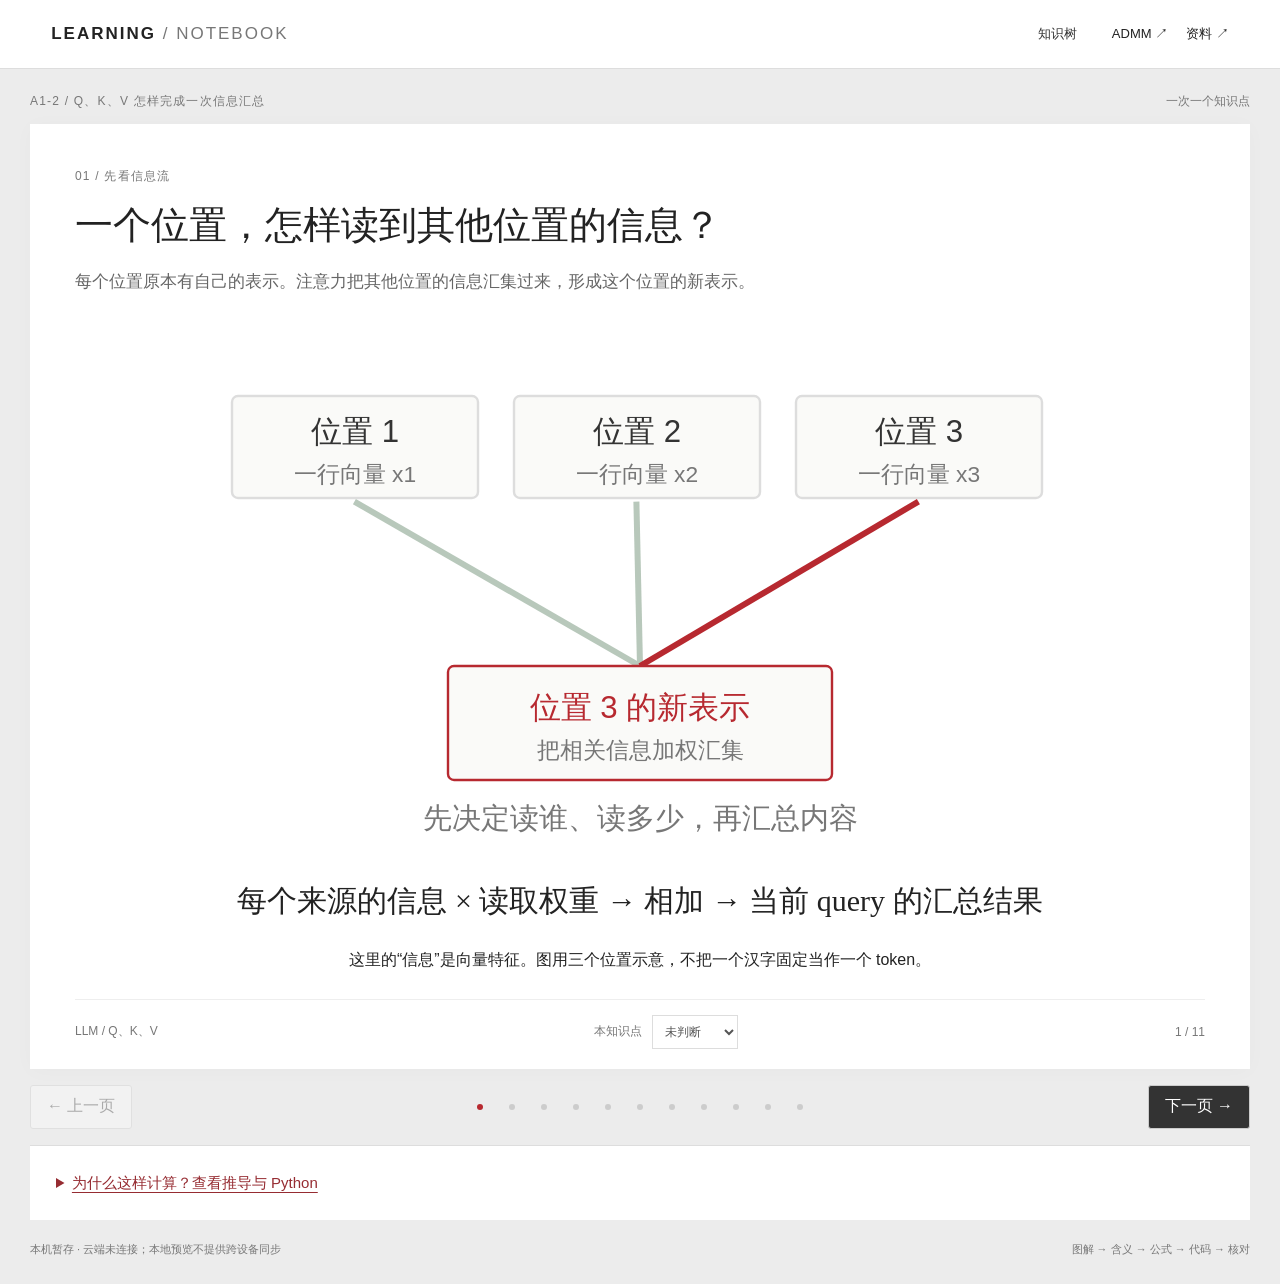
==== llm/site/index.html @ 953ef13f "Add first QKV slide lesson with numerical attention walkthrough" ====
<!doctype html>
<html lang="zh-CN">
<head><meta charset="UTF-8"><meta name="viewport" content="width=device-width, initial-scale=1"><meta name="description" content="LLM 交互讲义：一次学习一个知识点，从直觉图解到公式与 Python。"><title>LLM · Learning Notebook</title><link rel="stylesheet" href="style.css"><script type="module" src="app.mjs"></script></head>
<body>
<header class="toolbar"><a class="brand" href="./">LEARNING <span>/ NOTEBOOK</span></a><nav aria-label="学习导航"><button id="open-tree">知识树</button><a href="https://admm-learning-lab-gravity.cutetoucan2.chatgpt.site" target="_blank" rel="noopener">ADMM ↗</a><a href="https://github.com/gravitychen/learning_notebook/tree/main/llm" target="_blank" rel="noopener">资料 ↗</a></nav></header>
<main>
<div class="lesson-heading"><span id="lesson-id" class="eyebrow"></span><span id="lesson-status">一次一个知识点</span></div>
<article id="slide" class="slide" aria-labelledby="slide-title" tabindex="-1">
<div class="slide-heading"><p id="slide-kicker" class="eyebrow"></p><h1 id="slide-title"></h1><p id="slide-lead"></p></div>
<div id="slide-visual" class="slide-visual"></div>
<div id="slide-equation" class="equation"></div><p id="slide-caption" class="caption"></p>
<div class="slide-bottom"><span id="slide-topic"></span><label>本知识点 <select id="mastery"><option value="unjudged">未判断</option><option value="review">待复习</option><option value="learn">需要重学</option><option value="partial">部分理解</option><option value="known">已掌握</option></select></label><span id="page-number" aria-live="polite"></span></div>
</article>
<nav class="pager" aria-label="讲义翻页"><button id="previous">← 上一页</button><div id="page-dots"></div><button id="next" class="primary">下一页 →</button></nav>
<details id="details" class="notes"><summary>为什么这样计算？查看推导与 Python</summary><div id="details-content"></div></details>
<footer><span id="sync-status" role="status">正在读取学习记录…</span><span>图解 → 含义 → 公式 → 代码 → 核对</span></footer>
</main>
<dialog id="tree-dialog" aria-labelledby="tree-title"><div class="dialog-heading"><h2 id="tree-title">LLM 知识树</h2><button id="close-tree" aria-label="关闭知识树">关闭 ×</button></div><p class="muted">当前只生成一个知识点。学完后告诉我，再制作下一个；未生成节点仅用于查看学习范围。</p><div id="tree"></div><p id="tree-count" class="muted"></p></dialog>
</body></html>
---- llm/site/style.css ----
:root{font-family:Arial,'Microsoft YaHei',sans-serif;color:#222;background:#ececec;color-scheme:light}
*{box-sizing:border-box}body{margin:0}[hidden]{display:none!important}a{color:inherit;text-underline-offset:4px}button,select,input{font:inherit}button{min-height:44px;cursor:pointer;background:white;color:#333;border:1px solid #ccc;border-radius:3px;padding:9px 16px}button:hover{background:#f4f4f4}button:disabled{opacity:.35;cursor:default}:focus-visible{outline:3px solid #b72930;outline-offset:3px}.primary{background:#333;color:white}.primary:hover{background:#555}
.toolbar{min-height:65px;padding:12px 4%;display:flex;align-items:center;justify-content:space-between;gap:16px;background:#fff;border-bottom:1px solid #ddd}.brand{text-decoration:none;font-size:17px;font-weight:700;letter-spacing:2px}.brand span{color:#777;font-weight:400}.toolbar nav{display:flex;align-items:center;gap:18px;font-size:13px}.toolbar nav button{border-color:transparent}.toolbar nav a{text-decoration:none}
main{max-width:1320px;padding:24px 30px;margin:auto}.lesson-heading{display:flex;justify-content:space-between;gap:12px;margin:0 0 14px;color:#777;font-size:12px}.eyebrow{font-size:12px;letter-spacing:1.2px;color:#777}.slide{background:white;padding:32px 45px 20px;box-shadow:0 2px 20px #00000006;min-height:670px;display:flex;flex-direction:column}.slide-heading{min-height:100px}h1{font-size:clamp(27px,3vw,42px);font-weight:500;line-height:1.35;margin:14px 0}#slide-lead{font-size:17px;line-height:1.7;color:#666;max-width:920px}.slide-visual{min-height:320px;display:flex;align-items:center;justify-content:center;margin:16px 0}.diagram{display:block;width:100%;max-width:960px;height:auto}.diagram text{font-family:Arial,'Microsoft YaHei',sans-serif}.equation{font-family:'Cambria Math','Times New Roman',serif;text-align:center;font-size:clamp(21px,2.6vw,30px);line-height:1.8;overflow-wrap:anywhere;margin:12px 0}.caption{text-align:center;max-width:850px;margin:6px auto 24px;font-size:16px;line-height:1.8}.slide-bottom{margin-top:auto;border-top:1px solid #eee;padding-top:15px;display:flex;align-items:center;justify-content:space-between;gap:14px;color:#777;font-size:12px}.slide-bottom label{display:flex;align-items:center;gap:10px}.slide-bottom select{padding:8px;border:1px solid #ddd;background:#fff;color:#555}.pager{display:flex;justify-content:space-between;align-items:center;gap:14px;padding:16px 0}#page-dots{display:flex;gap:8px;flex-wrap:wrap;justify-content:center}#page-dots button{position:relative;min-height:30px;width:24px;border:0;padding:0;background:transparent}#page-dots button::after{content:'';position:absolute;inset:11px 8px;background:#ccc;border-radius:50%}#page-dots button[aria-current=page]::after{background:#b72930}
.notes{background:#fff;padding:18px 26px;border-top:1px solid #ddd;font-size:15px;line-height:1.9}.notes>summary{color:#962c32;text-decoration:underline;text-underline-offset:4px;cursor:pointer;min-height:35px;padding:5px 0}.notes h3{font-size:19px;margin:24px 0 8px}.notes p{max-width:900px}.notes .meaning{border-left:3px solid #b72930;padding-left:16px}.notes pre{background:#f5f5f5;padding:18px;overflow:auto;font:13px/1.8 Consolas,monospace}.notes details{padding:12px 0}.notes details summary{cursor:pointer;color:#962c32}footer{display:flex;justify-content:space-between;gap:16px;margin-top:20px;color:#777;font-size:11px;line-height:1.8}.muted{color:#777;font-size:13px;line-height:1.8}
dialog{max-width:780px;width:calc(100% - 28px);max-height:90vh;overflow:auto;border:0;padding:26px}dialog::backdrop{background:#0008}.dialog-heading{display:flex;align-items:center;justify-content:space-between;gap:16px}.dialog-heading h2{font-size:24px;font-weight:500}.tree-group{margin:22px 0}.tree-group h3{font-size:16px;color:#466353}.tree-module{border-top:1px solid #ddd;padding:10px 0}.tree-module>summary{cursor:pointer;font-size:14px;padding:10px 0;line-height:1.6}.tree-node{display:flex;align-items:center;justify-content:space-between;gap:12px;padding:8px 0 8px 15px;font-size:13px;line-height:1.7}.tree-node span{color:#888;font-size:11px;white-space:nowrap}.tree-node button{color:#962c32;border-color:#d8b5b7;text-align:left;font-size:13px}.tree-node .not-yet{color:#555}.lab{width:100%;max-width:1000px;display:grid;grid-template-columns:minmax(0,1fr) minmax(0,1.3fr);gap:28px}.lab-controls{padding:22px;background:#f9f9f7}.lab-controls label{display:block;font-size:14px;margin-bottom:16px}.lab-controls input[type=range]{display:block;width:100%;accent-color:#b72930;min-height:36px}.lab-controls select{display:block;width:100%;padding:8px;margin-top:8px}.lab output{font-variant-numeric:tabular-nums;color:#962c32}.lab-readout{font-size:13px;line-height:1.9}.lab-result{margin-top:16px;border-top:1px solid #ddd;padding-top:14px}.quiz{width:100%;max-width:850px}.quiz button{display:block;width:100%;text-align:left;margin:12px 0;padding:16px;font-size:18px;line-height:1.6}.quiz p{font-size:17px;line-height:1.8}.quiz .correct{border-color:#4e7a5c;background:#f0f6ee}.quiz .incorrect{border-color:#b72930;background:#fff1f1}.error{color:#962c32}
@media(max-width:760px){.toolbar{padding:12px 16px;flex-wrap:wrap}.brand{font-size:15px}.toolbar nav{width:100%;justify-content:space-between;gap:12px}main{padding:14px 10px}.lesson-heading{font-size:11px}.slide{padding:24px 18px 16px;min-height:650px}.slide-heading{min-height:90px}#slide-lead{font-size:15px}.slide-visual{min-height:260px;margin:10px 0}.caption{font-size:14px}.slide-bottom{font-size:11px;flex-wrap:wrap}#slide-topic{display:none}.pager{gap:6px}.pager>button{font-size:12px;padding:10px}#page-dots{gap:0}#page-dots button{width:17px}.notes{padding:16px}.notes pre{font-size:12px}footer{flex-wrap:wrap}.lab{grid-template-columns:1fr;gap:12px}.lab-controls{padding:16px}.tree-node{display:block}.tree-node span{margin-left:8px}.diagram{min-width:0}.quiz button{font-size:15px}}
@media(prefers-reduced-motion:reduce){*{scroll-behavior:auto!important}}
#page-dots button::after{inset:auto;top:12px;left:calc(50% - 3px);width:6px;height:6px}
.lab-buttons{display:flex;gap:8px;flex-wrap:wrap}.lab-buttons button{font-size:12px;padding:8px 10px}.lab-formula{font-family:'Cambria Math','Times New Roman',serif;font-size:17px;line-height:1.6;margin:12px 0}.lab-formula svg{display:none;width:100%;height:13px}.lab-formula.active{color:#b72930}.lab-formula.active svg{display:block}.lab-formula path{fill:none;stroke:#b72930;stroke-width:3}.lab-readout{overflow-wrap:anywhere;white-space:pre-wrap;font-variant-numeric:tabular-nums;font:13px/1.9 Consolas,monospace}.lab>section{min-width:0}
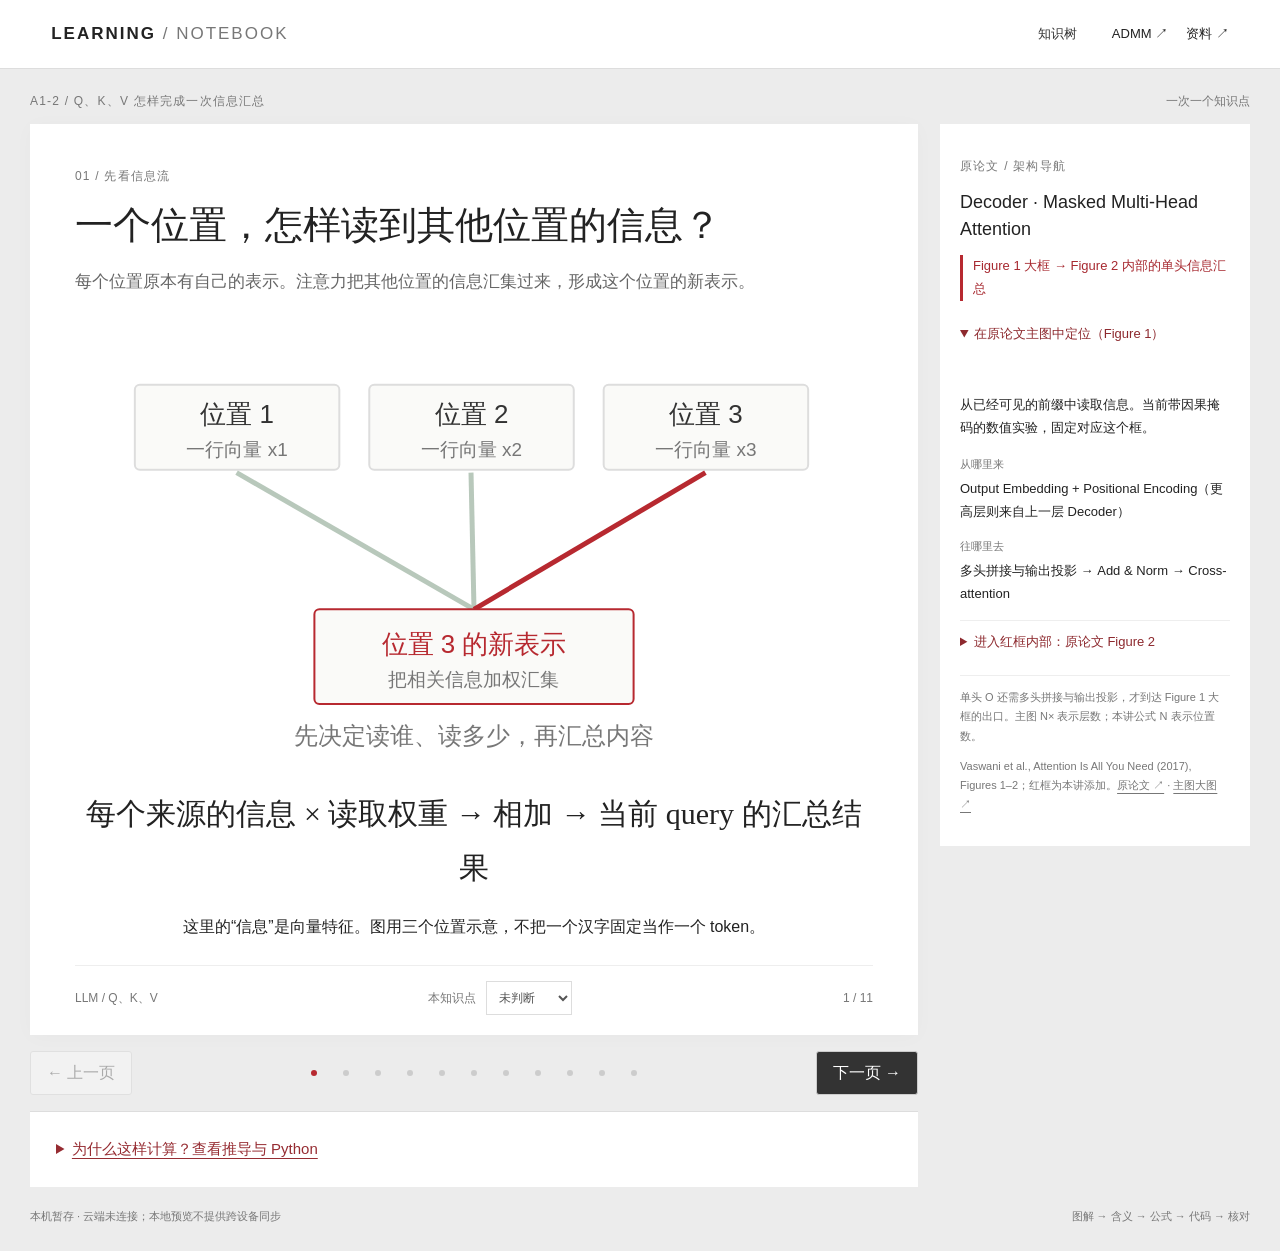
==== commit 065a35f4: "Locate QKV lesson steps on original Transformer architecture figures" ====
--- a/llm/site/index.html
+++ b/llm/site/index.html
@@ -5,6 +5,7 @@
 <header class="toolbar"><a class="brand" href="./">LEARNING <span>/ NOTEBOOK</span></a><nav aria-label="学习导航"><button id="open-tree">知识树</button><a href="https://admm-learning-lab-gravity.cutetoucan2.chatgpt.site" target="_blank" rel="noopener">ADMM ↗</a><a href="https://github.com/gravitychen/learning_notebook/tree/main/llm" target="_blank" rel="noopener">资料 ↗</a></nav></header>
 <main>
 <div class="lesson-heading"><span id="lesson-id" class="eyebrow"></span><span id="lesson-status">一次一个知识点</span></div>
+<div class="lesson-layout"><div class="lesson-main">
 <article id="slide" class="slide" aria-labelledby="slide-title" tabindex="-1">
 <div class="slide-heading"><p id="slide-kicker" class="eyebrow"></p><h1 id="slide-title"></h1><p id="slide-lead"></p></div>
 <div id="slide-visual" class="slide-visual"></div>
@@ -13,6 +14,7 @@
 </article>
 <nav class="pager" aria-label="讲义翻页"><button id="previous">← 上一页</button><div id="page-dots"></div><button id="next" class="primary">下一页 →</button></nav>
 <details id="details" class="notes"><summary>为什么这样计算？查看推导与 Python</summary><div id="details-content"></div></details>
+</div><aside id="architecture" class="architecture" aria-label="Transformer 原论文架构定位"></aside></div>
 <footer><span id="sync-status" role="status">正在读取学习记录…</span><span>图解 → 含义 → 公式 → 代码 → 核对</span></footer>
 </main>
 <dialog id="tree-dialog" aria-labelledby="tree-title"><div class="dialog-heading"><h2 id="tree-title">LLM 知识树</h2><button id="close-tree" aria-label="关闭知识树">关闭 ×</button></div><p class="muted">当前只生成一个知识点。学完后告诉我，再制作下一个；未生成节点仅用于查看学习范围。</p><div id="tree"></div><p id="tree-count" class="muted"></p></dialog>
--- a/llm/site/style.css
+++ b/llm/site/style.css
@@ -7,4 +7,6 @@
 @media(max-width:760px){.toolbar{padding:12px 16px;flex-wrap:wrap}.brand{font-size:15px}.toolbar nav{width:100%;justify-content:space-between;gap:12px}main{padding:14px 10px}.lesson-heading{font-size:11px}.slide{padding:24px 18px 16px;min-height:650px}.slide-heading{min-height:90px}#slide-lead{font-size:15px}.slide-visual{min-height:260px;margin:10px 0}.caption{font-size:14px}.slide-bottom{font-size:11px;flex-wrap:wrap}#slide-topic{display:none}.pager{gap:6px}.pager>button{font-size:12px;padding:10px}#page-dots{gap:0}#page-dots button{width:17px}.notes{padding:16px}.notes pre{font-size:12px}footer{flex-wrap:wrap}.lab{grid-template-columns:1fr;gap:12px}.lab-controls{padding:16px}.tree-node{display:block}.tree-node span{margin-left:8px}.diagram{min-width:0}.quiz button{font-size:15px}}
 @media(prefers-reduced-motion:reduce){*{scroll-behavior:auto!important}}
 #page-dots button::after{inset:auto;top:12px;left:calc(50% - 3px);width:6px;height:6px}
+main{max-width:1640px}.lesson-layout{display:grid;grid-template-columns:minmax(0,1fr) 310px;align-items:start;gap:22px}.lesson-main{min-width:0}.architecture{background:white;padding:20px;position:sticky;top:16px;max-height:calc(100vh - 32px);overflow:auto;font-size:13px;line-height:1.75}.architecture h2{font-size:18px;font-weight:500;line-height:1.5;margin:6px 0}.architecture-step{color:#a72930;border-left:3px solid #b72930;padding-left:10px;margin:12px 0}.architecture summary{cursor:pointer;padding:10px 0;color:#8d292e}.paper-figure{position:relative;width:100%;margin:10px auto 16px}.paper-figure img{display:block;width:100%;height:auto}.paper-figure svg{position:absolute;inset:0;width:100%;height:100%;pointer-events:none}.paper-figure rect{fill:#b7293014;stroke:#b72930;stroke-width:2.5}.architecture dl{margin:15px 0}.architecture dt{color:#777;font-size:11px}.architecture dd{margin:4px 0 13px}.architecture-choices{display:flex;gap:6px;flex-wrap:wrap}.architecture-choices button{font-size:11px;padding:6px}.architecture-choices [aria-pressed=true]{border-color:#b72930;color:#b72930}.paper-credit,.architecture-boundary{font-size:11px;color:#777}.architecture-boundary{border-top:1px solid #eee;padding-top:12px}#architecture-detail{max-width:210px}#architecture-inner{border-top:1px solid #eee}
+@media(max-width:980px){.lesson-layout{display:flex;flex-direction:column;gap:14px}.lesson-main{width:100%}.architecture{position:static;order:-1;width:100%;max-height:none;padding:14px 18px}.architecture .eyebrow{margin:0}.architecture h2{font-size:16px;margin:4px 0}.architecture-step{margin:6px 0;font-size:12px}.architecture-map>summary{padding:5px 0}#architecture-main{max-width:330px;margin:auto}}
 .lab-buttons{display:flex;gap:8px;flex-wrap:wrap}.lab-buttons button{font-size:12px;padding:8px 10px}.lab-formula{font-family:'Cambria Math','Times New Roman',serif;font-size:17px;line-height:1.6;margin:12px 0}.lab-formula svg{display:none;width:100%;height:13px}.lab-formula.active{color:#b72930}.lab-formula.active svg{display:block}.lab-formula path{fill:none;stroke:#b72930;stroke-width:3}.lab-readout{overflow-wrap:anywhere;white-space:pre-wrap;font-variant-numeric:tabular-nums;font:13px/1.9 Consolas,monospace}.lab>section{min-width:0}
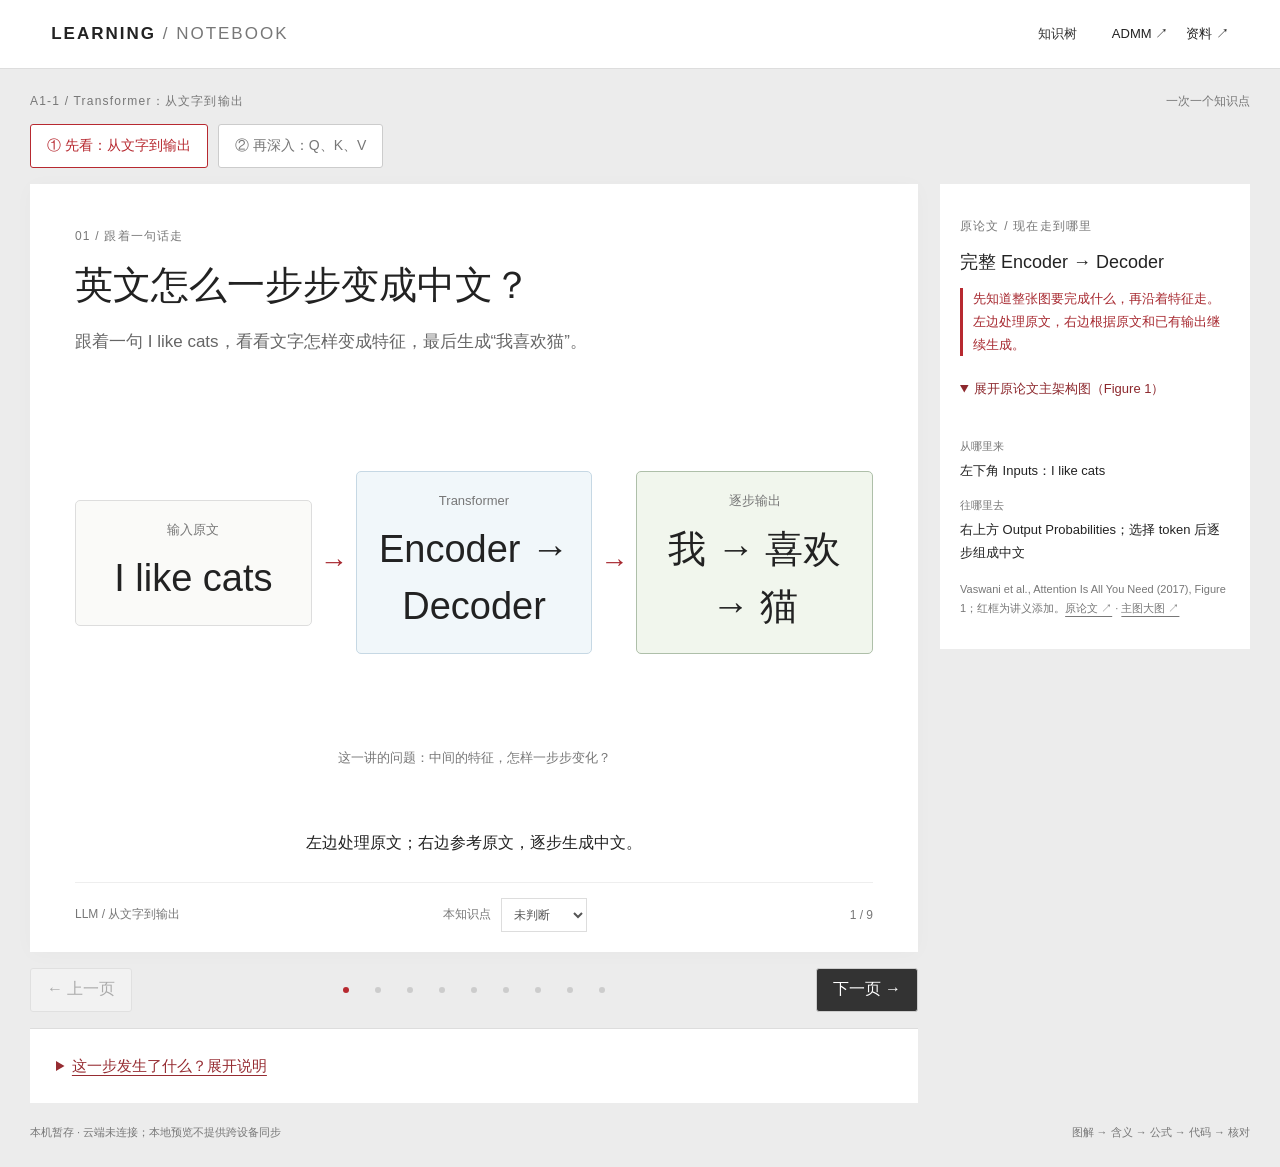
==== commit e93dcda4: "Introduce Transformer feature journey before QKV details" ====
--- a/llm/site/index.html
+++ b/llm/site/index.html
@@ -5,6 +5,7 @@
 <header class="toolbar"><a class="brand" href="./">LEARNING <span>/ NOTEBOOK</span></a><nav aria-label="学习导航"><button id="open-tree">知识树</button><a href="https://admm-learning-lab-gravity.cutetoucan2.chatgpt.site" target="_blank" rel="noopener">ADMM ↗</a><a href="https://github.com/gravitychen/learning_notebook/tree/main/llm" target="_blank" rel="noopener">资料 ↗</a></nav></header>
 <main>
 <div class="lesson-heading"><span id="lesson-id" class="eyebrow"></span><span id="lesson-status">一次一个知识点</span></div>
+<nav class="lesson-tabs" aria-label="选择讲义"><button data-lesson="A1-1">① 先看：从文字到输出</button><button data-lesson="A1-2">② 再深入：Q、K、V</button></nav>
 <div class="lesson-layout"><div class="lesson-main">
 <article id="slide" class="slide" aria-labelledby="slide-title" tabindex="-1">
 <div class="slide-heading"><p id="slide-kicker" class="eyebrow"></p><h1 id="slide-title"></h1><p id="slide-lead"></p></div>
@@ -17,5 +18,5 @@
 </div><aside id="architecture" class="architecture" aria-label="Transformer 原论文架构定位"></aside></div>
 <footer><span id="sync-status" role="status">正在读取学习记录…</span><span>图解 → 含义 → 公式 → 代码 → 核对</span></footer>
 </main>
-<dialog id="tree-dialog" aria-labelledby="tree-title"><div class="dialog-heading"><h2 id="tree-title">LLM 知识树</h2><button id="close-tree" aria-label="关闭知识树">关闭 ×</button></div><p class="muted">当前只生成一个知识点。学完后告诉我，再制作下一个；未生成节点仅用于查看学习范围。</p><div id="tree"></div><p id="tree-count" class="muted"></p></dialog>
+<dialog id="tree-dialog" aria-labelledby="tree-title"><div class="dialog-heading"><h2 id="tree-title">LLM 知识树</h2><button id="close-tree" aria-label="关闭知识树">关闭 ×</button></div><p class="muted">已开放 Transformer 总流程与 QKV 入门两讲。其他内容等你学完后再生成；目录不代表课程已全部完成。</p><div id="tree"></div><p id="tree-count" class="muted"></p></dialog>
 </body></html>
--- a/llm/site/style.css
+++ b/llm/site/style.css
@@ -7,6 +7,9 @@
 @media(max-width:760px){.toolbar{padding:12px 16px;flex-wrap:wrap}.brand{font-size:15px}.toolbar nav{width:100%;justify-content:space-between;gap:12px}main{padding:14px 10px}.lesson-heading{font-size:11px}.slide{padding:24px 18px 16px;min-height:650px}.slide-heading{min-height:90px}#slide-lead{font-size:15px}.slide-visual{min-height:260px;margin:10px 0}.caption{font-size:14px}.slide-bottom{font-size:11px;flex-wrap:wrap}#slide-topic{display:none}.pager{gap:6px}.pager>button{font-size:12px;padding:10px}#page-dots{gap:0}#page-dots button{width:17px}.notes{padding:16px}.notes pre{font-size:12px}footer{flex-wrap:wrap}.lab{grid-template-columns:1fr;gap:12px}.lab-controls{padding:16px}.tree-node{display:block}.tree-node span{margin-left:8px}.diagram{min-width:0}.quiz button{font-size:15px}}
 @media(prefers-reduced-motion:reduce){*{scroll-behavior:auto!important}}
 #page-dots button::after{inset:auto;top:12px;left:calc(50% - 3px);width:6px;height:6px}
+.lesson-tabs{display:flex;gap:10px;margin:0 0 16px;flex-wrap:wrap}.lesson-tabs button{font-size:14px;color:#777}.lesson-tabs [aria-pressed=true]{border-color:#b72930;color:#b72930;background:#fff}.journey-visual{width:100%;max-width:960px;margin:8px auto}.journey-flow{display:flex;flex-direction:column;align-items:stretch;gap:8px}.journey-card{background:#fafaf8;border:1px solid #ddd;padding:18px;text-align:center;min-width:0;border-radius:5px}.journey-label{display:block;color:#777;font-size:13px;margin-bottom:9px;line-height:1.7}.journey-big{font-size:clamp(19px,2vw,27px);line-height:1.5;overflow-wrap:anywhere}.journey-card.model{border-color:#c6d8e4;background:#f1f7fa}.journey-card.result{border-color:#aebfa9;background:#f1f6ed;margin-top:12px}.journey-card.memory{border-color:#c6d8e4;background:#f1f7fa}.journey-card.future{color:#999;border-style:dashed}.journey-arrow{text-align:center;font-size:27px;color:#a72930;line-height:1.1}.journey-note{font-size:13px;color:#777;line-height:1.8;text-align:center;margin:18px 0 6px}.journey-grid{display:grid;grid-template-columns:repeat(2,minmax(0,1fr));gap:16px;margin:12px 0}.journey-buttons{display:flex;gap:8px;justify-content:center;flex-wrap:wrap;margin:16px 0}.journey-buttons [aria-pressed=true]{color:#b72930;border-color:#b72930}.feature-table{margin:14px 0 4px}.feature-row{display:flex;align-items:center;gap:8px;margin:7px 0}.feature-label{min-width:66px;text-align:left;font-size:12px;color:#555}.feature-cells{display:grid;grid-template-columns:repeat(4,minmax(0,1fr));gap:4px;flex:1;min-width:0}.feature-cell{background:#e5eaf1;min-height:35px;display:flex;align-items:center;justify-content:center;border-radius:3px;font:13px/1.5 Arial,sans-serif}.feature-cell.negative{background:#f6dfdf}.feature-cell.positive{background:#dfead9}.candidate-row{display:grid;grid-template-columns:45px minmax(0,1fr) 44px;gap:10px;align-items:center;margin:16px 0;font-size:16px}.candidate-track{height:15px;background:#eee;display:block;border-radius:2px;overflow:hidden}.candidate-bar{height:100%;display:block;background:#65866d}.journey-encoder .journey-card{padding:12px}.journey-encoder .journey-label{margin-bottom:3px}.journey-encoder .journey-big{font-size:21px}.journey-task .journey-flow{min-height:350px;justify-content:center}.journey-task .journey-big{font-size:clamp(24px,3vw,38px)}
+@media(min-width:1100px){.journey-task .journey-flow,.journey-embedding .journey-flow{flex-direction:row;align-items:center;justify-content:center;min-height:330px}.journey-task .journey-card,.journey-embedding .journey-card{flex:1}.journey-task .journey-arrow,.journey-embedding .journey-arrow{font-size:0}.journey-task .journey-arrow::after,.journey-embedding .journey-arrow::after{content:'→';font-size:28px}.journey-task .journey-card.result{margin-top:0}}
+@media(max-width:760px){.lesson-tabs{gap:6px}.lesson-tabs button{font-size:12px;padding:8px}.journey-grid{grid-template-columns:1fr;gap:10px}.journey-card{padding:15px}.feature-label{min-width:60px}.feature-cell{font-size:12px;min-height:32px}.journey-big{font-size:22px}.journey-encoder .journey-big{font-size:18px}.journey-task .journey-flow{min-height:360px}.journey-note{font-size:12px}}
 main{max-width:1640px}.lesson-layout{display:grid;grid-template-columns:minmax(0,1fr) 310px;align-items:start;gap:22px}.lesson-main{min-width:0}.architecture{background:white;padding:20px;position:sticky;top:16px;max-height:calc(100vh - 32px);overflow:auto;font-size:13px;line-height:1.75}.architecture h2{font-size:18px;font-weight:500;line-height:1.5;margin:6px 0}.architecture-step{color:#a72930;border-left:3px solid #b72930;padding-left:10px;margin:12px 0}.architecture summary{cursor:pointer;padding:10px 0;color:#8d292e}.paper-figure{position:relative;width:100%;margin:10px auto 16px}.paper-figure img{display:block;width:100%;height:auto}.paper-figure svg{position:absolute;inset:0;width:100%;height:100%;pointer-events:none}.paper-figure rect{fill:#b7293014;stroke:#b72930;stroke-width:2.5}.architecture dl{margin:15px 0}.architecture dt{color:#777;font-size:11px}.architecture dd{margin:4px 0 13px}.architecture-choices{display:flex;gap:6px;flex-wrap:wrap}.architecture-choices button{font-size:11px;padding:6px}.architecture-choices [aria-pressed=true]{border-color:#b72930;color:#b72930}.paper-credit,.architecture-boundary{font-size:11px;color:#777}.architecture-boundary{border-top:1px solid #eee;padding-top:12px}#architecture-detail{max-width:210px}#architecture-inner{border-top:1px solid #eee}
 @media(max-width:980px){.lesson-layout{display:flex;flex-direction:column;gap:14px}.lesson-main{width:100%}.architecture{position:static;order:-1;width:100%;max-height:none;padding:14px 18px}.architecture .eyebrow{margin:0}.architecture h2{font-size:16px;margin:4px 0}.architecture-step{margin:6px 0;font-size:12px}.architecture-map>summary{padding:5px 0}#architecture-main{max-width:330px;margin:auto}}
 .lab-buttons{display:flex;gap:8px;flex-wrap:wrap}.lab-buttons button{font-size:12px;padding:8px 10px}.lab-formula{font-family:'Cambria Math','Times New Roman',serif;font-size:17px;line-height:1.6;margin:12px 0}.lab-formula svg{display:none;width:100%;height:13px}.lab-formula.active{color:#b72930}.lab-formula.active svg{display:block}.lab-formula path{fill:none;stroke:#b72930;stroke-width:3}.lab-readout{overflow-wrap:anywhere;white-space:pre-wrap;font-variant-numeric:tabular-nums;font:13px/1.9 Consolas,monospace}.lab>section{min-width:0}
